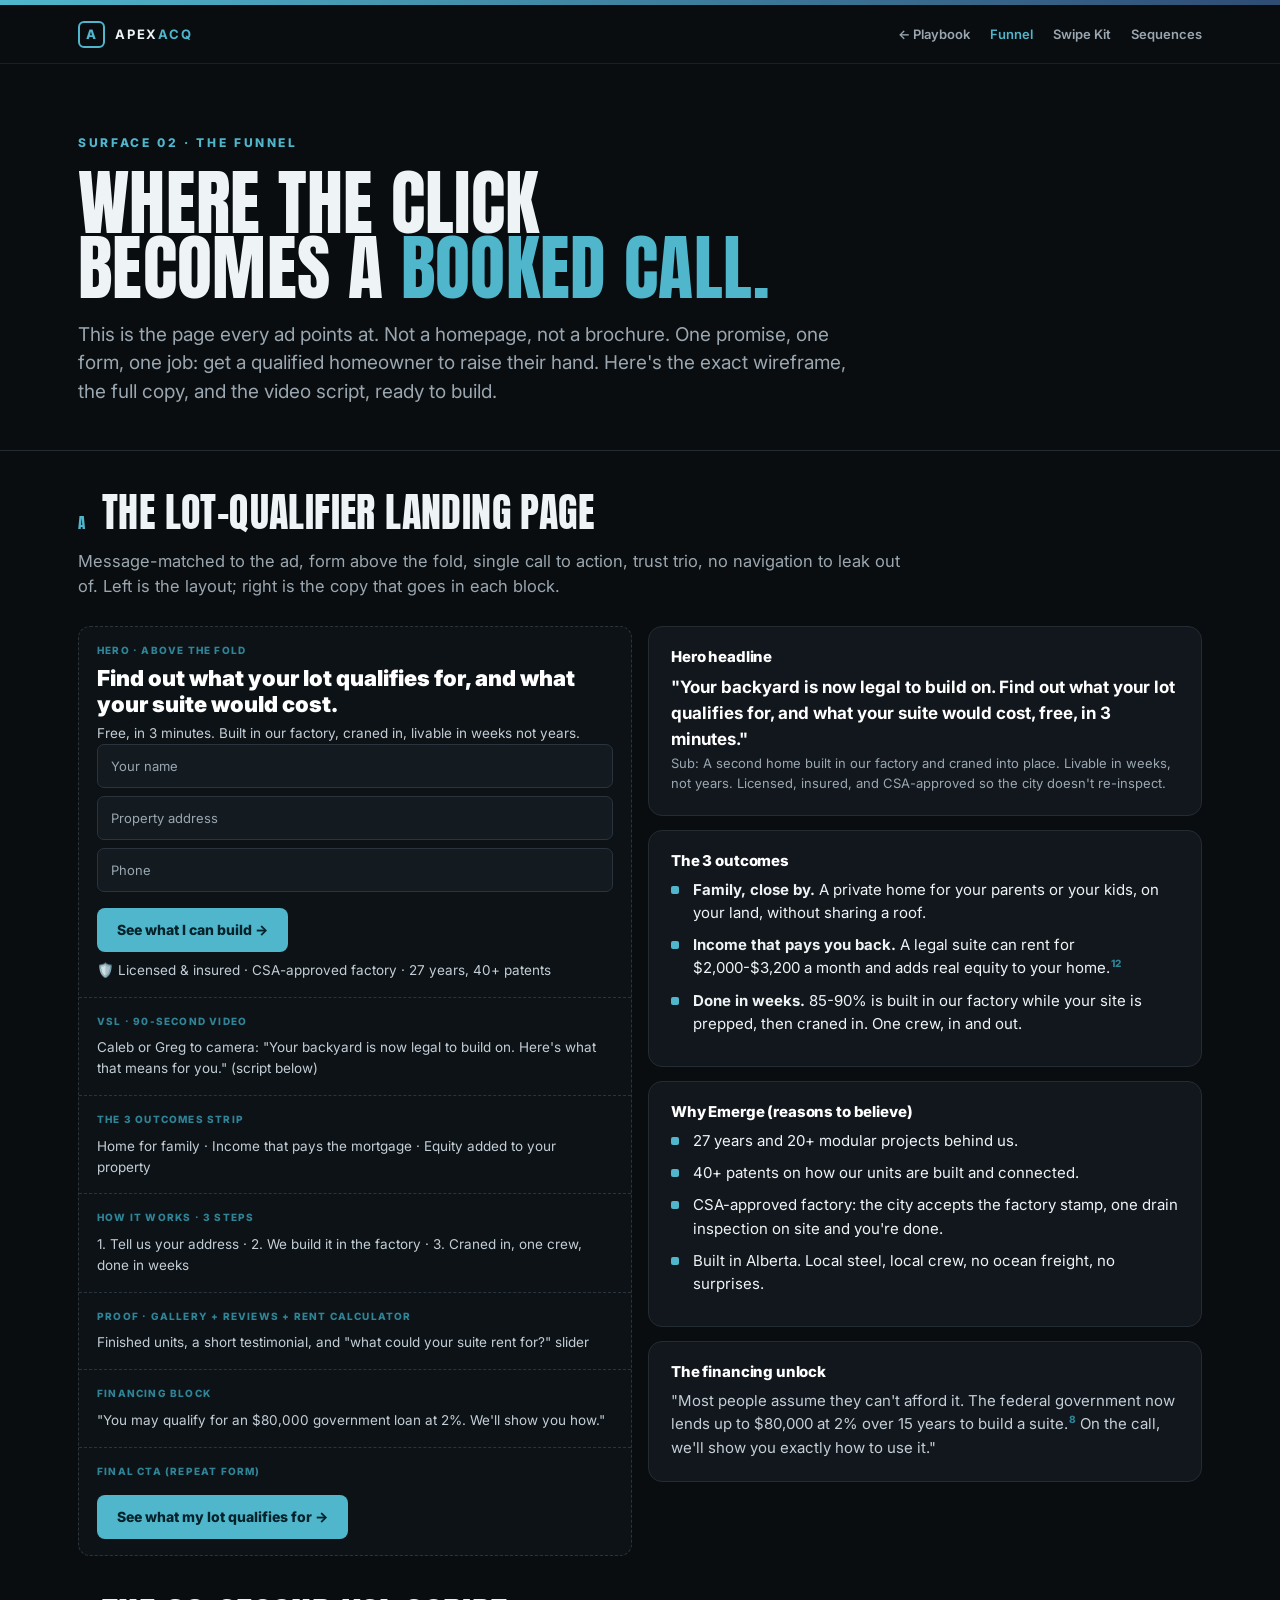
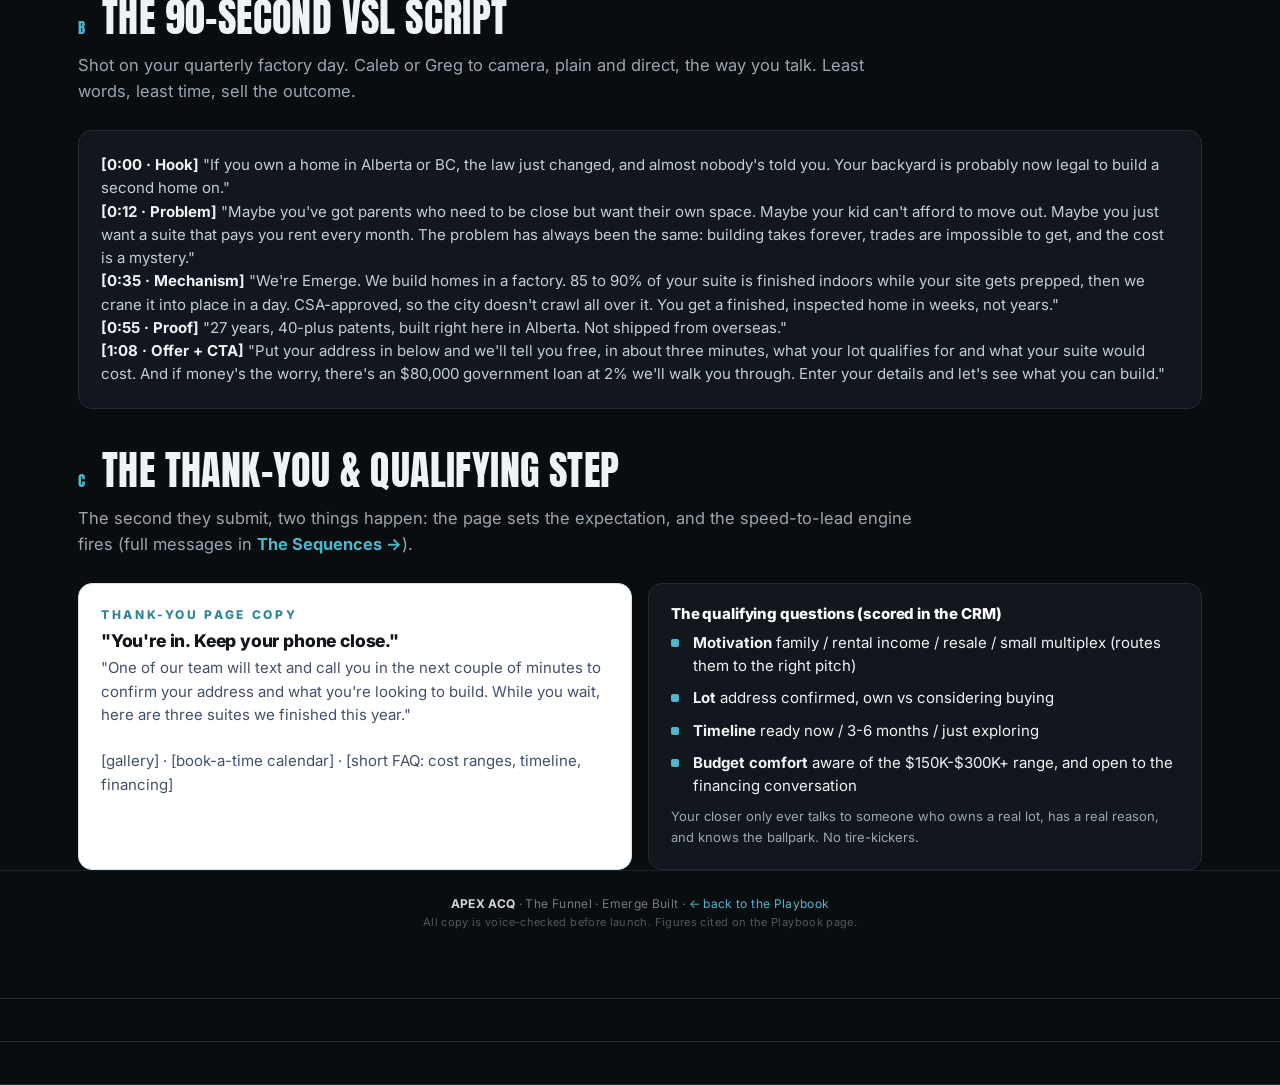
==== funnel.html @ ee832474 "Expand to full Dan-Martell-style kit: 4 surfaces, residential-only, Caleb personalized, all call poi" ====
<!doctype html>
<html lang="en">
<head>
<meta charset="utf-8">
<meta name="viewport" content="width=device-width,initial-scale=1">
<title>The Funnel · Emerge Built Playbook · Apex ACQ</title>
<link rel="stylesheet" href="apex-forest.css">
<link rel="stylesheet" href="emerge.css">
</head>
<body>

<div class="gradbar"></div>
<div class="topbar"><div class="wrap">
  <div class="brand"><div class="logo">A</div><b>APEX<span>ACQ</span></b></div>
  <div class="topnav">
    <a href="index.html">← Playbook</a>
    <a href="funnel.html" class="active">Funnel</a>
    <a href="swipe-kit.html">Swipe Kit</a>
    <a href="sequences.html">Sequences</a>
  </div>
</div></div>

<header class="hero"><div class="wrap">
  <span class="kicker">Surface 02 · The Funnel</span>
  <h1>Where the click<br>becomes a <span class="aq">booked call.</span></h1>
  <p class="sub">This is the page every ad points at. Not a homepage, not a brochure. One promise, one form, one job: get a qualified homeowner to raise their hand. Here's the exact wireframe, the full copy, and the video script, ready to build.</p>
</div></header>

<!-- WIREFRAME + COPY SIDE BY SIDE -->
<section><div class="wrap">
  <div class="sechead"><span class="secnum">A</span><h2>The lot-qualifier landing page</h2></div>
  <p class="lede">Message-matched to the ad, form above the fold, single call to action, trust trio, no navigation to leak out of. Left is the layout; right is the copy that goes in each block.</p>

  <div class="grid2" style="align-items:start;">
    <!-- WIREFRAME -->
    <div class="wire">
      <div class="wblock">
        <div class="lab">Hero · above the fold</div>
        <div class="big">Find out what your lot qualifies for, and what your suite would cost.</div>
        <div class="p">Free, in 3 minutes. Built in our factory, craned in, livable in weeks not years.</div>
        <div class="wfield">Your name</div>
        <div class="wfield">Property address</div>
        <div class="wfield">Phone</div>
        <div class="wbtn">See what I can build →</div>
        <div class="p" style="margin-top:8px;">🛡️ Licensed &amp; insured · CSA-approved factory · 27 years, 40+ patents</div>
      </div>
      <div class="wblock">
        <div class="lab">VSL · 90-second video</div>
        <div class="p">Caleb or Greg to camera: "Your backyard is now legal to build on. Here's what that means for you." (script below)</div>
      </div>
      <div class="wblock">
        <div class="lab">The 3 outcomes strip</div>
        <div class="p">Home for family · Income that pays the mortgage · Equity added to your property</div>
      </div>
      <div class="wblock">
        <div class="lab">How it works · 3 steps</div>
        <div class="p">1. Tell us your address · 2. We build it in the factory · 3. Craned in, one crew, done in weeks</div>
      </div>
      <div class="wblock">
        <div class="lab">Proof · gallery + reviews + rent calculator</div>
        <div class="p">Finished units, a short testimonial, and "what could your suite rent for?" slider</div>
      </div>
      <div class="wblock">
        <div class="lab">Financing block</div>
        <div class="p">"You may qualify for an $80,000 government loan at 2%. We'll show you how."</div>
      </div>
      <div class="wblock">
        <div class="lab">Final CTA (repeat form)</div>
        <div class="wbtn">See what my lot qualifies for →</div>
      </div>
    </div>

    <!-- COPY -->
    <div>
      <div class="card">
        <h4>Hero headline</h4>
        <p style="font-size:17px;color:#fff;font-weight:700;">"Your backyard is now legal to build on. Find out what your lot qualifies for, and what your suite would cost, free, in 3 minutes."</p>
        <p style="color:var(--dim);font-size:13px;">Sub: A second home built in our factory and craned into place. Livable in weeks, not years. Licensed, insured, and CSA-approved so the city doesn't re-inspect.</p>
      </div>
      <div class="card" style="margin-top:14px;">
        <h4>The 3 outcomes</h4>
        <ul class="clean">
          <li><b>Family, close by.</b> A private home for your parents or your kids, on your land, without sharing a roof.</li>
          <li><b>Income that pays you back.</b> A legal suite can rent for $2,000-$3,200 a month and adds real equity to your home.<span class="ref">12</span></li>
          <li><b>Done in weeks.</b> 85-90% is built in our factory while your site is prepped, then craned in. One crew, in and out.</li>
        </ul>
      </div>
      <div class="card" style="margin-top:14px;">
        <h4>Why Emerge (reasons to believe)</h4>
        <ul class="clean">
          <li>27 years and 20+ modular projects behind us.</li>
          <li>40+ patents on how our units are built and connected.</li>
          <li>CSA-approved factory: the city accepts the factory stamp, one drain inspection on site and you're done.</li>
          <li>Built in Alberta. Local steel, local crew, no ocean freight, no surprises.</li>
        </ul>
      </div>
      <div class="card" style="margin-top:14px;">
        <h4>The financing unlock</h4>
        <p>"Most people assume they can't afford it. The federal government now lends up to $80,000 at 2% over 15 years to build a suite.<span class="ref">8</span> On the call, we'll show you exactly how to use it."</p>
      </div>
    </div>
  </div>
</div></div>

<!-- VSL SCRIPT -->
<section><div class="wrap">
  <div class="sechead"><span class="secnum">B</span><h2>The 90-second VSL script</h2></div>
  <p class="lede">Shot on your quarterly factory day. Caleb or Greg to camera, plain and direct, the way you talk. Least words, least time, sell the outcome.</p>
  <div class="card">
    <p><b>[0:00 · Hook]</b> "If you own a home in Alberta or BC, the law just changed, and almost nobody's told you. Your backyard is probably now legal to build a second home on."</p>
    <p><b>[0:12 · Problem]</b> "Maybe you've got parents who need to be close but want their own space. Maybe your kid can't afford to move out. Maybe you just want a suite that pays you rent every month. The problem has always been the same: building takes forever, trades are impossible to get, and the cost is a mystery."</p>
    <p><b>[0:35 · Mechanism]</b> "We're Emerge. We build homes in a factory. 85 to 90% of your suite is finished indoors while your site gets prepped, then we crane it into place in a day. CSA-approved, so the city doesn't crawl all over it. You get a finished, inspected home in weeks, not years."</p>
    <p><b>[0:55 · Proof]</b> "27 years, 40-plus patents, built right here in Alberta. Not shipped from overseas."</p>
    <p><b>[1:08 · Offer + CTA]</b> "Put your address in below and we'll tell you free, in about three minutes, what your lot qualifies for and what your suite would cost. And if money's the worry, there's an $80,000 government loan at 2% we'll walk you through. Enter your details and let's see what you can build."</p>
  </div>
</div></div>

<!-- THANK YOU / QUALIFY -->
<section><div class="wrap">
  <div class="sechead"><span class="secnum">C</span><h2>The thank-you &amp; qualifying step</h2></div>
  <p class="lede">The second they submit, two things happen: the page sets the expectation, and the speed-to-lead engine fires (full messages in <a href="sequences.html" style="color:var(--aqua);font-weight:700;">The Sequences →</a>).</p>
  <div class="grid2">
    <div class="card-l">
      <div class="kicker" style="color:var(--aqua-d);">Thank-you page copy</div>
      <h3 style="color:var(--ink);margin:6px 0;">"You're in. Keep your phone close."</h3>
      <p style="color:#41506a;">"One of our team will text and call you in the next couple of minutes to confirm your address and what you're looking to build. While you wait, here are three suites we finished this year." <br><br>[gallery] · [book-a-time calendar] · [short FAQ: cost ranges, timeline, financing]</p>
    </div>
    <div class="card">
      <h4>The qualifying questions (scored in the CRM)</h4>
      <ul class="clean">
        <li><b>Motivation</b> family / rental income / resale / small multiplex (routes them to the right pitch)</li>
        <li><b>Lot</b> address confirmed, own vs considering buying</li>
        <li><b>Timeline</b> ready now / 3-6 months / just exploring</li>
        <li><b>Budget comfort</b> aware of the $150K-$300K+ range, and open to the financing conversation</li>
      </ul>
      <p style="color:var(--dim);font-size:13px;">Your closer only ever talks to someone who owns a real lot, has a real reason, and knows the ballpark. No tire-kickers.</p>
    </div>
  </div>
</div></div>

<div class="foot"><div class="wrap">
  <b>APEX ACQ</b> · The Funnel · Emerge Built · <a href="index.html" style="color:var(--aqua);">← back to the Playbook</a><br>
  <span class="fnote">All copy is voice-checked before launch. Figures cited on the Playbook page.</span>
</div></div>

</body>
</html>
---- apex-forest.css ----
/* ===== APEX MORTGAGE-BROKER GTM FOREST — Dan-Martell-style system (Apex black/aqua) ===== */
@import url('https://fonts.googleapis.com/css2?family=Anton&family=Inter:wght@400;500;600;700;800;900&display=swap');

:root{
  --black:#0a0d10; --ink:#12161b; --panel:#12171d; --panel2:#171d24; --panelb:#1c232b;
  --aqua:#4fb6cc; --aqua-br:#57c7df; --aqua-d:#2f8497; --navy:#2f4c73;
  --paper:#ffffff; --mist:#eef4f6; --line:#232b33; --line2:#2b343d; --line-l:#d8e2e6;
  --txt:#eef3f6; --dim:#9aa7b0; --dim2:#6f7c86; --soft:#8a949c;
  --good:#2fcf7f; --warn:#e6b53d; --bad:#e5645c; --amber:#d9a441;
}
*{box-sizing:border-box;margin:0;padding:0;-webkit-font-smoothing:antialiased;}
html{scroll-behavior:smooth;}
body{font-family:'Inter',-apple-system,'Segoe UI',Arial,sans-serif;background:var(--black);color:var(--txt);line-height:1.55;font-size:15px;}
a{color:inherit;text-decoration:none;}
img{max-width:100%;display:block;}
.wrap{max-width:1180px;margin:0 auto;padding:0 28px;}

/* DISPLAY TYPE — the Dan Martell signature */
.display{font-family:'Anton','Arial Narrow',sans-serif;font-weight:400;text-transform:uppercase;line-height:.92;letter-spacing:.005em;}
.aq{color:var(--aqua);}
h1,h2,h3,h4{font-weight:800;letter-spacing:-.01em;line-height:1.12;}
.kicker{font-family:'Inter';font-size:12px;font-weight:800;letter-spacing:.22em;text-transform:uppercase;color:var(--aqua);}
.mono{font-family:'SF Mono',ui-monospace,Menlo,Consolas,monospace;}
.num{font-family:'Anton',sans-serif;letter-spacing:.01em;}

/* MOCKUP BANNER (top) */
.mockbar{background:#1a1710;border-bottom:1px solid #3a3116;color:#cdb886;font-size:12px;font-weight:600;letter-spacing:.06em;text-transform:uppercase;text-align:center;padding:9px 14px;}
.gradbar{height:5px;background:linear-gradient(90deg,var(--aqua),var(--navy));}

/* TOP NAV */
.topbar{background:var(--black);border-bottom:1px solid #1a2027;position:sticky;top:0;z-index:50;}
.topbar .wrap{display:flex;align-items:center;justify-content:space-between;height:58px;}
.brand{display:flex;align-items:center;gap:10px;font-weight:800;letter-spacing:.14em;font-size:13px;}
.brand .logo{width:27px;height:27px;border:2px solid var(--aqua);border-radius:6px;display:flex;align-items:center;justify-content:center;color:var(--aqua);font-size:13px;font-weight:800;}
.brand b span{color:var(--aqua);}
.topnav{display:flex;gap:20px;font-size:13px;font-weight:600;color:var(--dim);}
.topnav a:hover{color:#fff;}
.topnav a.active{color:var(--aqua);}

/* PILL NAV TAGS */
.pillnav{display:flex;flex-wrap:wrap;gap:10px;}
.pilltag{border:1.5px solid var(--aqua-d);color:var(--aqua);border-radius:22px;padding:8px 16px;font-size:12.5px;font-weight:800;letter-spacing:.05em;text-transform:uppercase;transition:.12s;}
.pilltag:hover{background:var(--aqua);color:#04222a;}

/* BUTTONS */
.btn{display:inline-flex;align-items:center;gap:8px;font-weight:800;font-size:14px;padding:13px 22px;border-radius:9px;border:none;cursor:pointer;font-family:'Inter';}
.btn-aqua{background:var(--aqua);color:#04222a;}
.btn-ghost{background:transparent;border:1.5px solid var(--aqua-d);color:var(--aqua);}

/* SECTIONS / CARDS */
section{padding:42px 0;}
.card{background:var(--panel);border:1px solid var(--line);border-radius:14px;padding:22px;}
.card-l{background:var(--paper);border:1px solid var(--line-l);border-radius:14px;padding:22px;color:var(--ink);}
.grid2{display:grid;grid-template-columns:1fr 1fr;gap:16px;}
.grid3{display:grid;grid-template-columns:repeat(3,1fr);gap:16px;}
.grid4{display:grid;grid-template-columns:repeat(4,1fr);gap:14px;}

/* PILLS / CHIPS */
.pill{display:inline-block;font-size:11px;font-weight:800;letter-spacing:.05em;text-transform:uppercase;padding:4px 11px;border-radius:20px;}
.pill-aqua{background:rgba(79,182,204,.16);color:var(--aqua-br);}
.pill-good{background:rgba(47,207,127,.16);color:var(--good);}
.pill-warn{background:rgba(230,181,61,.16);color:var(--warn);}
.pill-bad{background:rgba(229,100,92,.16);color:var(--bad);}
.pill-dim{background:#20272e;color:var(--dim);}

/* KPI STRIP (dashboard) */
.kpirow{display:grid;grid-template-columns:repeat(5,1fr);border:1px solid var(--line);border-radius:14px;overflow:hidden;background:var(--panel);}
.kpi{padding:18px 20px;border-right:1px solid var(--line);}
.kpi:last-child{border-right:none;}
.kpi .kl{font-size:11px;font-weight:800;letter-spacing:.1em;text-transform:uppercase;color:var(--dim2);}
.kpi .kv{font-family:'Anton',sans-serif;font-size:34px;letter-spacing:.01em;margin-top:8px;line-height:1;}
.kpi .kv small{font-size:20px;color:var(--aqua);}
.kpi .kd{font-size:12px;margin-top:8px;color:var(--dim);}
.kpi .kd b{color:var(--good);}
@media(max-width:900px){.kpirow{grid-template-columns:1fr 1fr;}.kpi{border-bottom:1px solid var(--line);}}

/* CHECKLIST ROW */
.checkrow{display:flex;flex-wrap:wrap;gap:8px 22px;align-items:center;padding:12px 20px;background:#0e1519;border:1px solid var(--line);border-radius:12px;font-size:13px;font-weight:600;}
.checkrow .ck{color:var(--good);font-weight:800;}
.checkrow .lbl{color:var(--dim2);font-weight:800;letter-spacing:.08em;text-transform:uppercase;font-size:11px;margin-right:6px;}

/* DATA TABLE */
table.dt{width:100%;border-collapse:collapse;font-size:13.5px;}
table.dt th{text-align:left;font-size:11px;font-weight:800;letter-spacing:.08em;text-transform:uppercase;color:var(--dim2);padding:9px 12px;border-bottom:1px solid var(--line2);}
table.dt td{padding:11px 12px;border-bottom:1px solid var(--line);vertical-align:middle;}
table.dt tr:last-child td{border-bottom:none;}
table.dt .lead{font-weight:700;color:#fff;}
table.dt .sub{color:var(--dim2);font-size:12px;}

/* SOURCE / LEADERBOARD ROWS */
.srow{display:flex;align-items:center;gap:12px;padding:12px 4px;border-bottom:1px solid var(--line);}
.srow:last-child{border-bottom:none;}
.srow .ic{width:34px;height:34px;border-radius:9px;display:flex;align-items:center;justify-content:center;font-weight:800;color:#fff;font-size:14px;flex:none;}
.srow .nm{flex:1;}
.srow .nm b{color:#fff;}
.srow .nm span{display:block;color:var(--dim2);font-size:12px;}
.srow .val{font-family:'Anton';font-size:20px;}

/* BAR CHART */
.chart{display:flex;align-items:flex-end;gap:6px;height:180px;padding:14px;background:#0e1519;border:1px solid var(--line);border-radius:12px;}
.bar{flex:1;display:flex;flex-direction:column;justify-content:flex-end;gap:0;}
.bar .seg-p{background:var(--aqua);}
.bar .seg-o{background:var(--amber);}
.bar .lab{font-size:9px;color:var(--dim2);text-align:center;margin-top:6px;}

/* CALLOUT */
.callout{border-left:4px solid var(--aqua);background:#0e1519;padding:14px 18px;border-radius:0 10px 10px 0;}
.callout.warn{border-color:var(--warn);background:#181509;}
.callout .ck{font-size:11px;font-weight:800;letter-spacing:.14em;text-transform:uppercase;color:var(--aqua);}
.callout.warn .ck{color:var(--warn);}

ul.clean{list-style:none;}
ul.clean li{position:relative;padding-left:22px;margin-bottom:9px;}
ul.clean li::before{content:"";position:absolute;left:0;top:8px;width:8px;height:8px;background:var(--aqua);border-radius:2px;}

/* FORM (light card on dark) */
.formcard{background:var(--paper);border-radius:16px;padding:22px;color:var(--ink);}
.field{margin-bottom:12px;}
.field label{display:block;font-size:12px;font-weight:800;letter-spacing:.03em;color:#41506a;margin-bottom:5px;text-transform:uppercase;}
.field input,.field select,.field textarea{width:100%;padding:13px;border-radius:9px;border:1px solid #d5dde7;font-size:15px;font-family:'Inter';}

.foot{background:var(--black);color:var(--dim2);font-size:12px;padding:24px 0;text-align:center;letter-spacing:.03em;border-top:1px solid #1a2027;}
.foot b{color:#cfd7dc;}
.foot .fnote{color:#4f5860;margin-top:6px;font-size:11px;}
.watermark{position:fixed;bottom:14px;right:16px;font-size:10px;letter-spacing:.15em;text-transform:uppercase;color:var(--dim2);background:rgba(10,13,16,.8);border:1px solid var(--line);padding:5px 10px;border-radius:6px;z-index:60;}

@media(max-width:820px){
  .grid2,.grid3,.grid4{grid-template-columns:1fr;}
  .topnav{display:none;}
}
---- emerge.css ----
/* ===== EMERGE BUILT PLAYBOOK — page-specific layer on top of apex-forest.css ===== */

.hero{padding:66px 0 44px;border-bottom:1px solid var(--line);}
.hero h1{font-family:'Anton','Arial Narrow',sans-serif;font-weight:400;text-transform:uppercase;line-height:.9;letter-spacing:.005em;font-size:72px;margin:18px 0 20px;}
.hero h1 .aq{color:var(--aqua);}
.hero .sub{font-size:19px;color:var(--dim);max-width:780px;line-height:1.5;}
.hero .who{margin-top:24px;font-size:13px;color:var(--dim2);letter-spacing:.04em;}
.hero .who b{color:#cfd7dc;}
@media(max-width:820px){.hero h1{font-size:42px;}}

.secnum{font-family:'Anton',sans-serif;font-size:15px;color:var(--aqua);letter-spacing:.06em;}
.sechead{display:flex;align-items:baseline;gap:16px;margin-bottom:6px;}
.sechead h2{font-family:'Anton','Arial Narrow',sans-serif;font-weight:400;text-transform:uppercase;letter-spacing:.01em;font-size:40px;line-height:.95;}
@media(max-width:820px){.sechead h2{font-size:28px;}}
section{border-bottom:1px solid var(--line);}
.lede{font-size:16.5px;color:var(--dim);max-width:840px;line-height:1.55;margin:14px 0 26px;}
.lede b{color:#eef3f6;font-weight:700;}
p{color:#c4ced6;}
p b{color:#eef3f6;}
h3{color:#fff;}
h4{color:#fff;font-size:15px;margin-bottom:8px;}
.ref{font-size:10px;color:var(--aqua-d);vertical-align:super;font-weight:800;margin-left:1px;}

.statgrid{display:grid;grid-template-columns:repeat(4,1fr);gap:14px;margin:8px 0;}
@media(max-width:820px){.statgrid{grid-template-columns:1fr 1fr;}}
.bignum{background:var(--panel);border:1px solid var(--line);border-radius:14px;padding:20px;}
.bignum .v{font-family:'Anton',sans-serif;font-size:42px;line-height:.95;color:#fff;}
.bignum .v small{color:var(--aqua);font-size:24px;}
.bignum .l{font-size:12.5px;color:var(--dim);margin-top:8px;line-height:1.35;}

.tl{list-style:none;margin:14px 0;}
.tl li{position:relative;padding-left:26px;margin-bottom:16px;border-left:2px solid var(--line);padding-bottom:4px;margin-left:6px;}
.tl li::before{content:"";position:absolute;left:-7px;top:3px;width:12px;height:12px;border-radius:50%;background:var(--aqua);}
.tl li b{color:#fff;display:block;font-size:15px;margin-bottom:3px;}

.copybank{background:#0e1519;border:1px solid var(--line);border-radius:12px;padding:6px 20px;}
.copybank .h{font-size:14px;font-weight:800;color:var(--aqua);border-bottom:1px solid var(--line);padding:14px 0 10px;margin-bottom:10px;}
.copybank .line{padding:9px 0;border-bottom:1px solid #171d24;font-size:14.5px;color:#dfe7ec;}
.copybank .line:last-child{border-bottom:none;}
.copybank .line span{color:var(--dim2);font-size:12px;font-weight:700;text-transform:uppercase;letter-spacing:.06em;display:block;margin-bottom:2px;}

.srcs{font-size:11.5px;color:var(--dim2);line-height:1.7;}
.srcs b{color:var(--dim);}

.flow{display:grid;grid-template-columns:repeat(5,1fr);gap:8px;margin:14px 0;}
@media(max-width:820px){.flow{grid-template-columns:1fr 1fr;}}
.fstep{background:var(--panel);border:1px solid var(--line);border-radius:11px;padding:14px;}
.fstep .n{font-family:'Anton';color:var(--aqua);font-size:20px;}
.fstep .t{font-size:13px;font-weight:800;color:#fff;margin:6px 0 4px;}
.fstep .d{font-size:11.5px;color:var(--dim);}

.tag{display:inline-block;font-size:11px;font-weight:800;letter-spacing:.05em;text-transform:uppercase;padding:4px 10px;border-radius:6px;background:rgba(79,182,204,.14);color:var(--aqua-br);margin:0 4px 6px 0;}

.honest{border-left:4px solid var(--amber);background:#181509;padding:14px 18px;border-radius:0 10px 10px 0;margin:16px 0;}
.honest .h{font-size:11px;font-weight:800;letter-spacing:.14em;text-transform:uppercase;color:var(--amber);margin-bottom:5px;}
.honest p{color:#e8dcc0;margin:0;}

/* HEARD-FROM-CALL grid */
.heardgrid{display:grid;grid-template-columns:repeat(3,1fr);gap:12px;}
@media(max-width:820px){.heardgrid{grid-template-columns:1fr;}}
.heardgrid .h{background:#0e1519;border:1px solid var(--line);border-radius:11px;padding:14px 16px;font-size:13.5px;color:#cdd6dc;}
.heardgrid .h b{color:var(--aqua);display:block;font-size:11px;letter-spacing:.08em;text-transform:uppercase;margin-bottom:5px;}

/* TILE NAV (index hub -> surfaces) */
.tiles{display:grid;grid-template-columns:repeat(4,1fr);gap:14px;}
@media(max-width:820px){.tiles{grid-template-columns:1fr 1fr;}}
.tile{display:block;background:var(--panel);border:1px solid var(--line);border-radius:14px;padding:20px;transition:.14s;}
.tile:hover{border-color:var(--aqua-d);transform:translateY(-2px);}
.tile .tn{font-family:'Anton';color:var(--aqua);font-size:16px;}
.tile .tt{font-size:16px;font-weight:800;color:#fff;margin:8px 0 5px;}
.tile .td{font-size:12.5px;color:var(--dim);}
.tile .go{margin-top:10px;font-size:12px;font-weight:800;color:var(--aqua);text-transform:uppercase;letter-spacing:.08em;}

/* EMAIL MOCKUP */
.email{background:var(--paper);color:#1a2129;border-radius:12px;overflow:hidden;border:1px solid var(--line-l);}
.email .ehead{background:#f1f5f7;border-bottom:1px solid #e2e9ed;padding:12px 18px;font-size:12.5px;color:#5b6b77;}
.email .ehead .subj{font-size:15px;font-weight:800;color:#12181e;margin-top:3px;}
.email .ebody{padding:18px 20px;font-size:14.5px;line-height:1.6;color:#2a333c;}
.email .ebody p{color:#2a333c;margin:0 0 12px;}
.email .ebody b{color:#0f1418;}
.email .ecta{display:inline-block;background:var(--aqua-d);color:#fff;font-weight:800;padding:11px 20px;border-radius:8px;font-size:14px;margin:4px 0 6px;}
.email .esig{color:#66727c;font-size:13px;}

/* SMS thread */
.phone{max-width:360px;background:#0e1519;border:1px solid var(--line);border-radius:18px;padding:16px;}
.sms{max-width:80%;padding:10px 14px;border-radius:16px;font-size:14px;margin-bottom:8px;line-height:1.4;}
.sms.out{background:var(--aqua-d);color:#eafaffff;margin-left:auto;border-bottom-right-radius:5px;}
.sms.in{background:#222b33;color:#dfe7ec;border-bottom-left-radius:5px;}
.sms .meta{display:block;font-size:10px;color:rgba(255,255,255,.6);margin-top:4px;letter-spacing:.04em;}
.sms.in .meta{color:var(--dim2);}
.smsnote{font-size:12px;color:var(--dim2);margin:2px 0 14px;}

/* sequence step header */
.seqstep{display:flex;align-items:center;gap:12px;margin:26px 0 12px;}
.seqstep .b{font-family:'Anton';background:var(--aqua);color:#04222a;width:38px;height:38px;border-radius:9px;display:flex;align-items:center;justify-content:center;font-size:16px;flex:none;}
.seqstep .t{font-size:17px;font-weight:800;color:#fff;}
.seqstep .t span{display:block;font-size:12px;font-weight:700;color:var(--aqua);text-transform:uppercase;letter-spacing:.06em;}

/* wireframe blocks */
.wire{border:1px dashed var(--line2);border-radius:12px;overflow:hidden;background:#0c1216;}
.wblock{border-bottom:1px dashed var(--line2);padding:16px 18px;}
.wblock:last-child{border-bottom:none;}
.wblock .lab{font-size:10px;font-weight:800;letter-spacing:.12em;text-transform:uppercase;color:var(--aqua-d);margin-bottom:8px;}
.wblock .big{font-size:22px;font-weight:900;color:#fff;line-height:1.15;}
.wblock .p{font-size:13.5px;color:#c4ced6;margin-top:6px;}
.wbtn{display:inline-block;background:var(--aqua);color:#04222a;font-weight:800;padding:11px 20px;border-radius:8px;font-size:14px;margin-top:8px;}
.wfield{background:#131a20;border:1px solid var(--line2);border-radius:7px;padding:11px 13px;font-size:13px;color:var(--dim);margin-bottom:8px;}
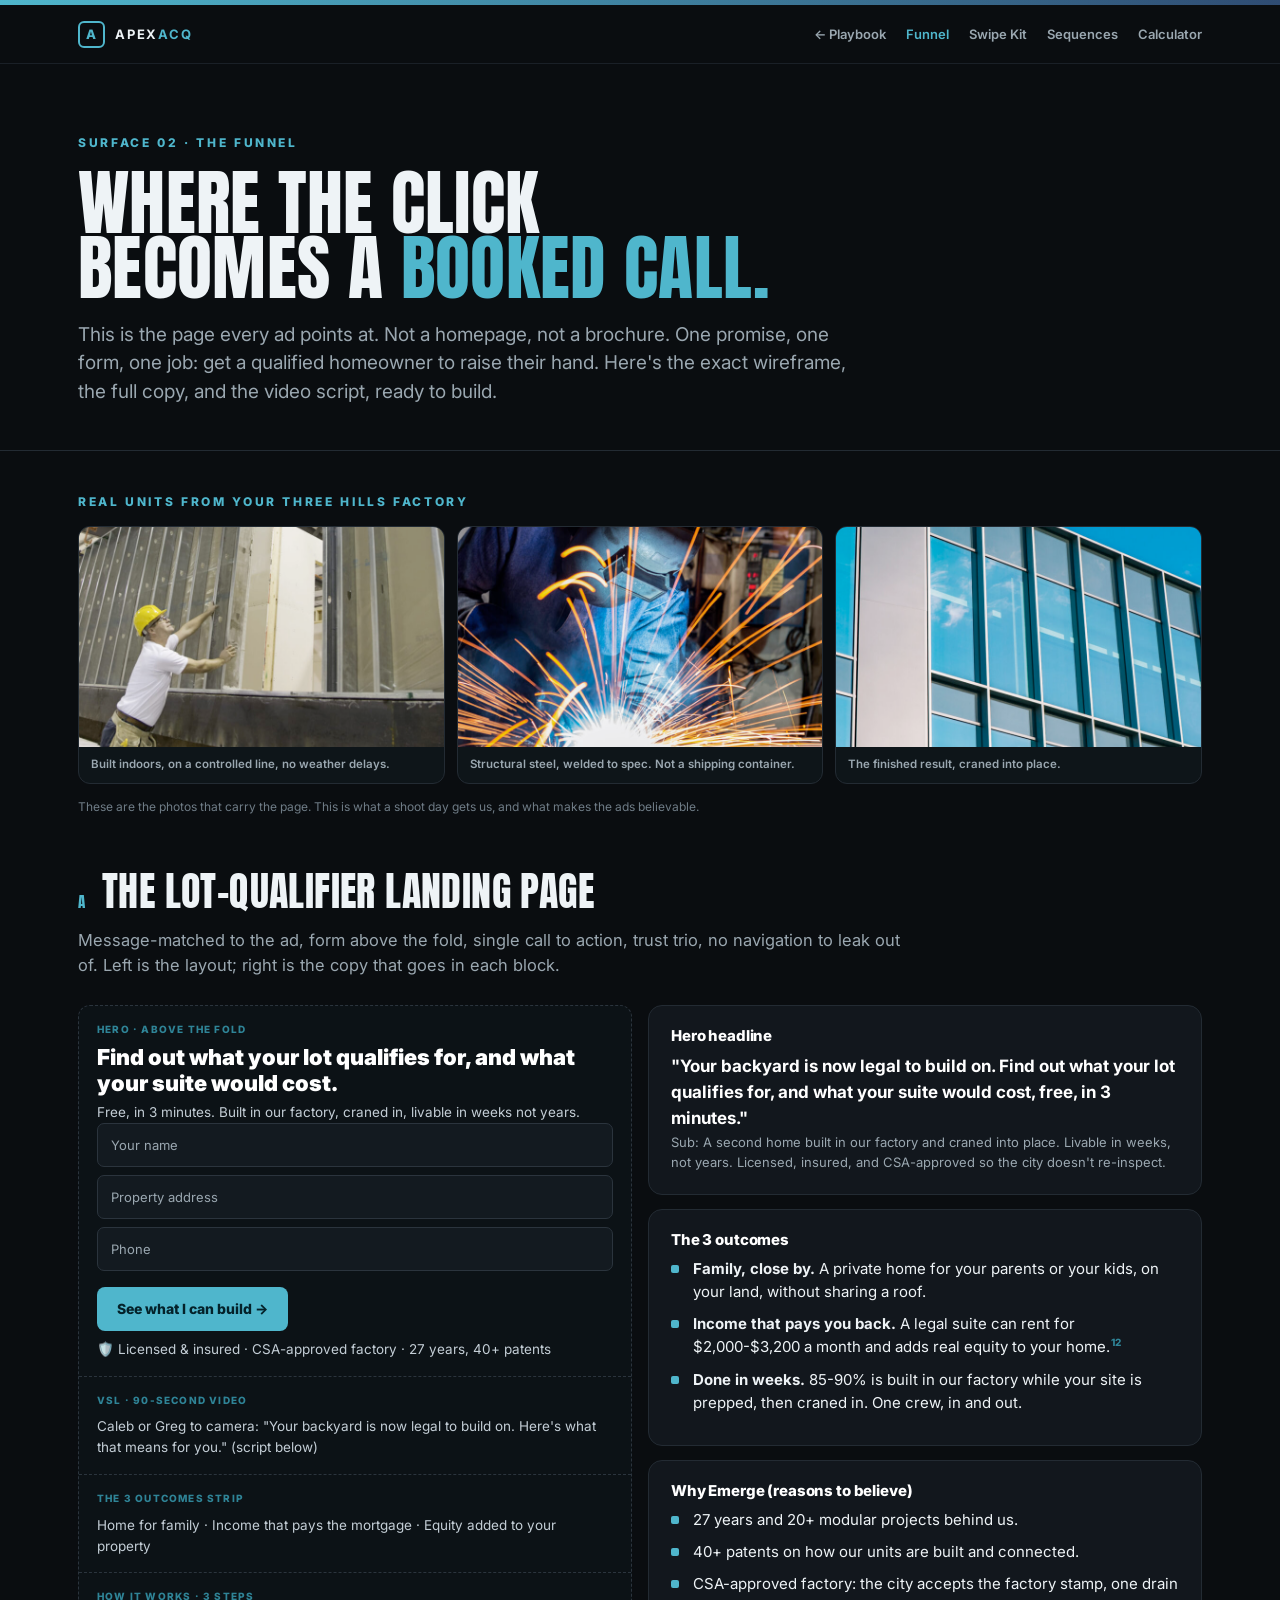
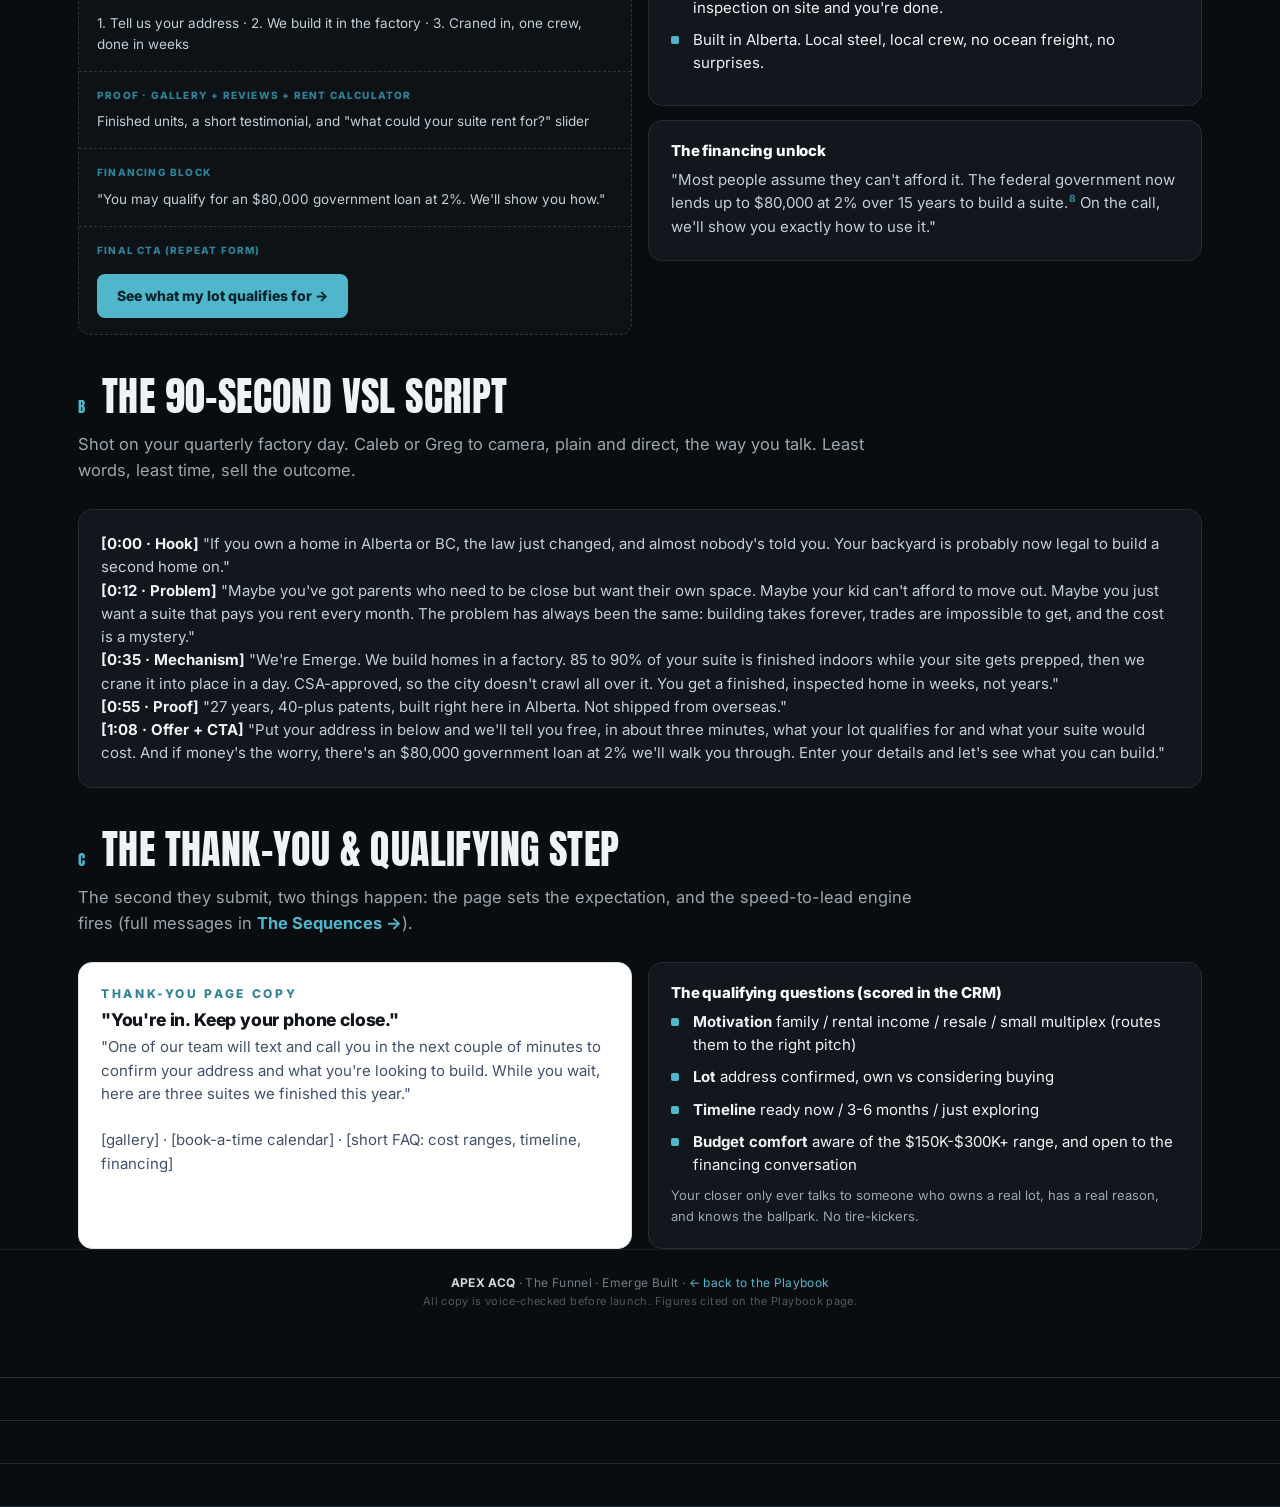
==== commit c4f4b479: "Add real Emerge factory photos + live suite ROI calculator (5th surface)" ====
--- a/funnel.html
+++ b/funnel.html
@@ -2,6 +2,7 @@
 <html lang="en">
 <head>
 <meta charset="utf-8">
+<meta name="robots" content="noindex,nofollow">
 <meta name="viewport" content="width=device-width,initial-scale=1">
 <title>The Funnel · Emerge Built Playbook · Apex ACQ</title>
 <link rel="stylesheet" href="apex-forest.css">
@@ -17,6 +18,7 @@
     <a href="funnel.html" class="active">Funnel</a>
     <a href="swipe-kit.html">Swipe Kit</a>
     <a href="sequences.html">Sequences</a>
+    <a href="calculator.html">Calculator</a>
   </div>
 </div></div>
 
@@ -25,6 +27,17 @@
   <h1>Where the click<br>becomes a <span class="aq">booked call.</span></h1>
   <p class="sub">This is the page every ad points at. Not a homepage, not a brochure. One promise, one form, one job: get a qualified homeowner to raise their hand. Here's the exact wireframe, the full copy, and the video script, ready to build.</p>
 </div></header>
+
+<!-- REAL PHOTO BAND -->
+<section><div class="wrap">
+  <p class="kicker" style="margin-bottom:12px;">Real units from your Three Hills factory</p>
+  <div class="photoband">
+    <figure><img src="img/emerge_001.jpg" alt="Emerge modular unit being built in the factory"><figcaption>Built indoors, on a controlled line, no weather delays.</figcaption></figure>
+    <figure><img src="img/emerge_002.jpg" alt="Steel welding in the Emerge factory"><figcaption>Structural steel, welded to spec. Not a shipping container.</figcaption></figure>
+    <figure><img src="img/emerge_003.jpg" alt="Finished modular building exterior"><figcaption>The finished result, craned into place.</figcaption></figure>
+  </div>
+  <p class="smsnote">These are the photos that carry the page. This is what a shoot day gets us, and what makes the ads believable.</p>
+</div></div>
 
 <!-- WIREFRAME + COPY SIDE BY SIDE -->
 <section><div class="wrap">
--- a/emerge.css
+++ b/emerge.css
@@ -105,3 +105,12 @@
 .wblock .p{font-size:13.5px;color:#c4ced6;margin-top:6px;}
 .wbtn{display:inline-block;background:var(--aqua);color:#04222a;font-weight:800;padding:11px 20px;border-radius:8px;font-size:14px;margin-top:8px;}
 .wfield{background:#131a20;border:1px solid var(--line2);border-radius:7px;padding:11px 13px;font-size:13px;color:var(--dim);margin-bottom:8px;}
+
+/* real photo bands */
+.photoband{display:grid;grid-template-columns:repeat(3,1fr);gap:12px;margin:14px 0;}
+@media(max-width:820px){.photoband{grid-template-columns:1fr;}}
+.photoband figure{margin:0;border-radius:12px;overflow:hidden;border:1px solid var(--line);background:#0e1519;}
+.photoband img{width:100%;height:220px;object-fit:cover;display:block;}
+.photoband figcaption{font-size:11.5px;color:var(--dim);padding:9px 12px;font-weight:600;}
+.photohero{border-radius:14px;overflow:hidden;border:1px solid var(--line);margin:6px 0 2px;}
+.photohero img{width:100%;height:300px;object-fit:cover;display:block;}
